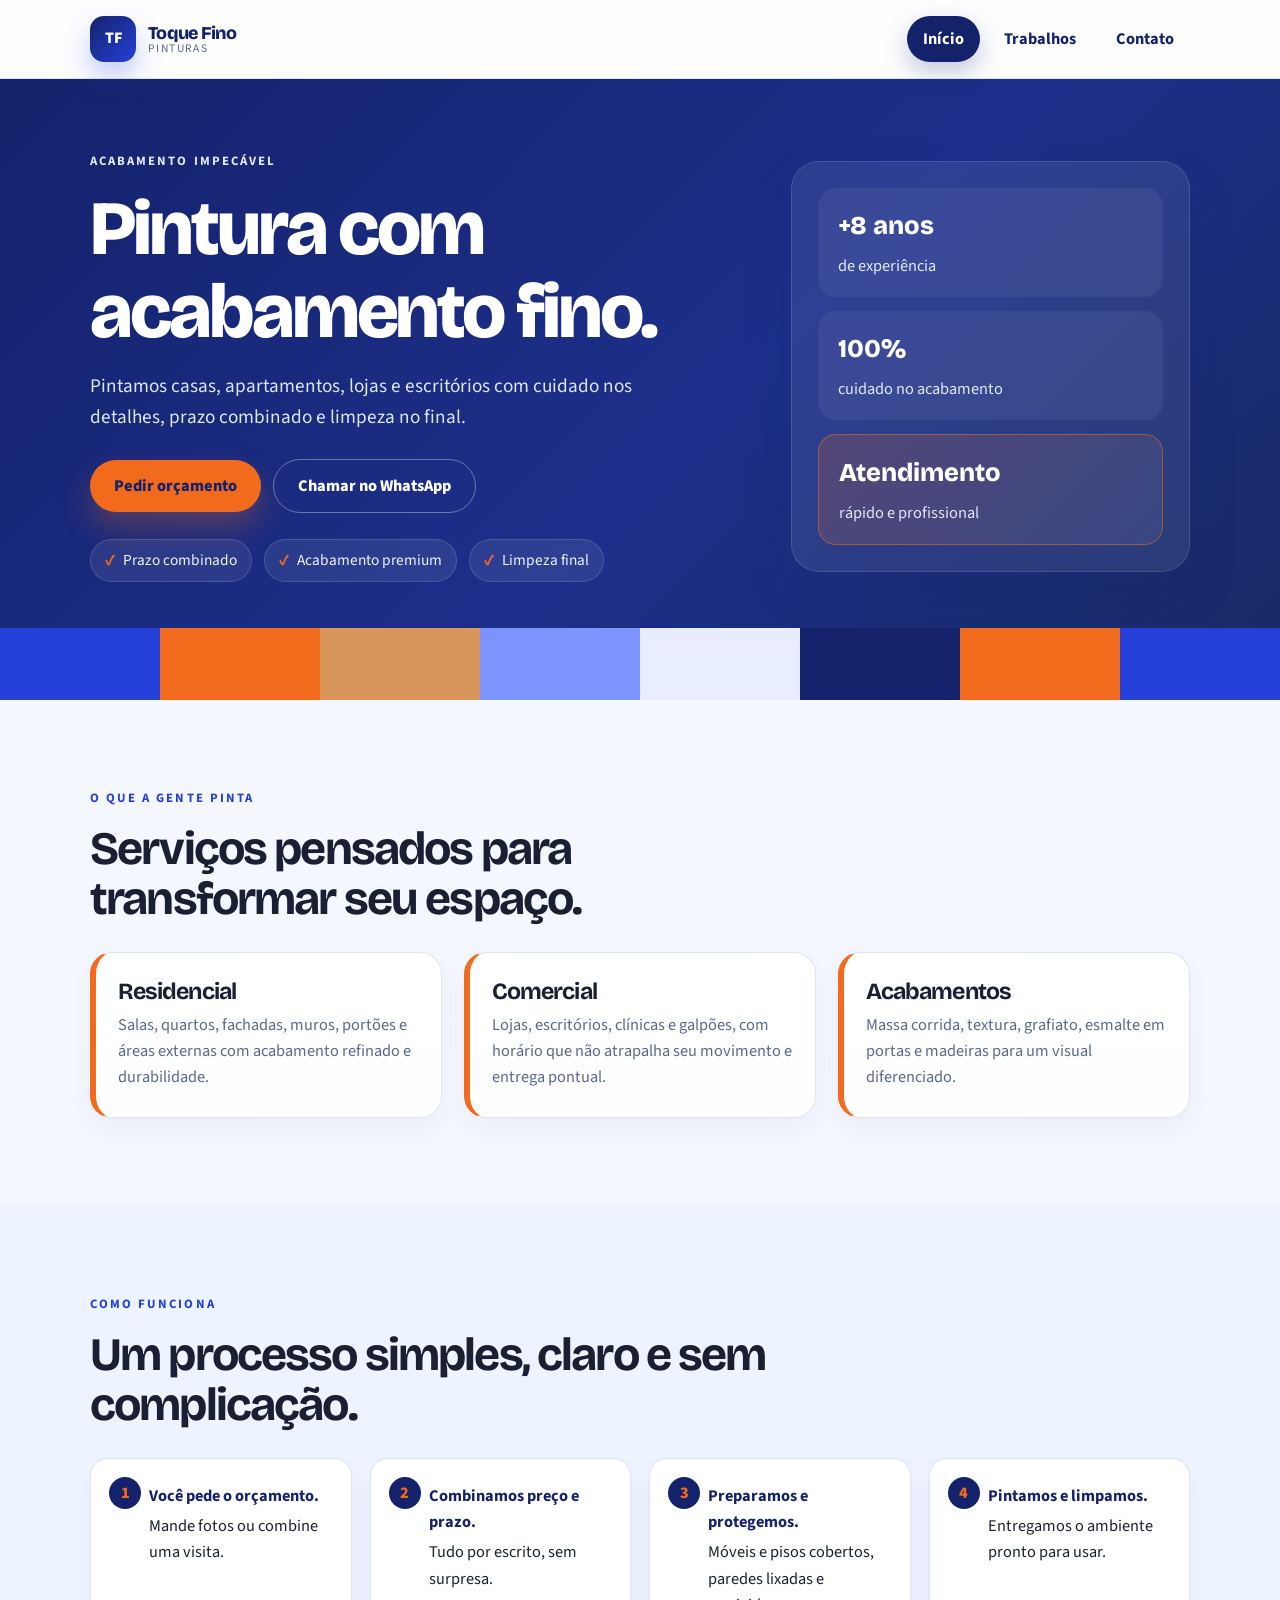
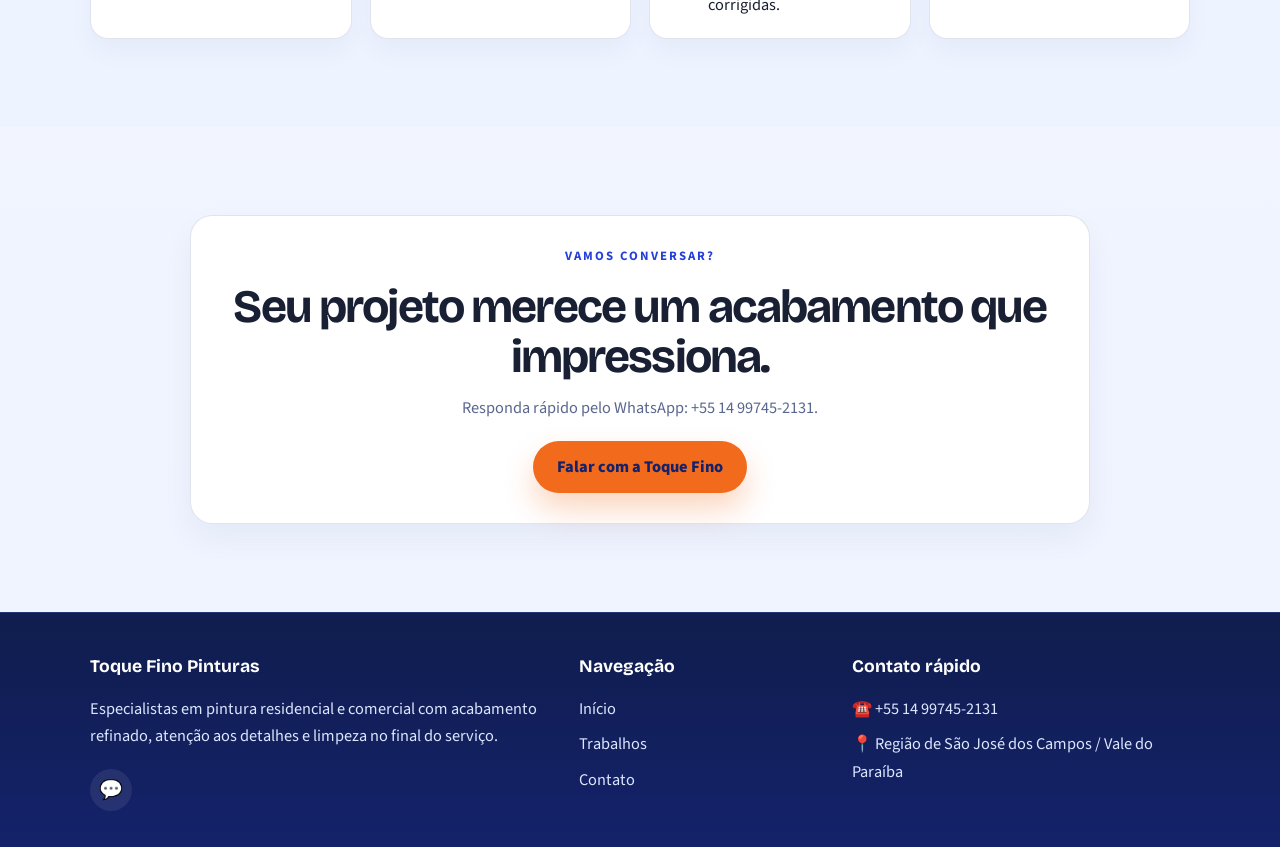
==== index.html @ 26e95694 "1.1" ====
<!DOCTYPE html>
<html lang="pt-BR">
  <head>
    <meta charset="utf-8">
    <meta name="viewport" content="width=device-width, initial-scale=1">
    <link rel="preconnect" href="https://fonts.googleapis.com">
    <link href="https://fonts.googleapis.com/css2?family=Bricolage+Grotesque:wght@600;800&family=Source+Sans+3:wght@400;600;700&display=swap" rel="stylesheet">
    <link rel="stylesheet" href="style/vt.css">
    <title>Toque Fino Pinturas | Pintura residencial e comercial</title>
    <meta name="description" content="Pintura residencial e comercial com acabamento fino, prazo combinado e limpeza no final. Peça seu orçamento.">
  </head>
  <body>
    <header>
      <div class="wrap header-wrap">
        <a href="index.html" class="brand" aria-label="Toque Fino Pinturas">
          <span class="brand-mark">TF</span>
          <span class="brand-text">
            <strong>Toque Fino</strong>
            <small>Pinturas</small>
          </span>
        </a>

        <nav aria-label="Principal">
          <a href="index.html" aria-current="page">Início</a>
          <a href="#trabalhos">Trabalhos</a>
          <a href="contato.html">Contato</a>
        </nav>
      </div>
    </header>

    <main>
      <section class="hero">
        <div class="wrap hero-layout">
          <div class="hero-copy">
            <p class="eyebrow">Acabamento impecável</p>
            <h1>Pintura com acabamento fino.</h1>
            <p class="lead">Pintamos casas, apartamentos, lojas e escritórios com cuidado nos detalhes, prazo combinado e limpeza no final.</p>

            <div class="cta-row">
              <a class="btn" href="contato.html">Pedir orçamento</a>
              <a class="btn btn-alt" href="https://wa.me/5514997452131" target="_blank" rel="noreferrer">Chamar no WhatsApp</a>
            </div>

            <ul class="highlights" aria-label="Diferenciais da empresa">
              <li>Prazo combinado</li>
              <li>Acabamento premium</li>
              <li>Limpeza final</li>
            </ul>
          </div>

          <div class="hero-card" aria-label="Destaques da empresa">
            <div class="mini-stat">
              <span class="value">+8 anos</span>
              <span class="label">de experiência</span>
            </div>
            <div class="mini-stat">
              <span class="value">100%</span>
              <span class="label">cuidado no acabamento</span>
            </div>
            <div class="mini-stat mini-stat-primary">
              <span class="value">Atendimento</span>
              <span class="label">rápido e profissional</span>
            </div>
          </div>
        </div>

        <div class="swatches" aria-hidden="true">
          <span style="background:#2540d9"></span>
          <span style="background:#f26b1d"></span>
          <span style="background:#d9965b"></span>
          <span style="background:#7d93ff"></span>
          <span style="background:#e8edff"></span>
          <span style="background:#14226b"></span>
          <span style="background:#f26b1d"></span>
          <span style="background:#2540d9"></span>
        </div>
      </section>

      <section>
        <div class="wrap">
          <div class="section-head">
            <p class="eyebrow eyebrow-dark">O que a gente pinta</p>
            <h2>Serviços pensados para transformar seu espaço.</h2>
          </div>

          <div class="grid">
            <article class="card">
              <h3>Residencial</h3>
              <p>Salas, quartos, fachadas, muros, portões e áreas externas com acabamento refinado e durabilidade.</p>
            </article>
            <article class="card">
              <h3>Comercial</h3>
              <p>Lojas, escritórios, clínicas e galpões, com horário que não atrapalha seu movimento e entrega pontual.</p>
            </article>
            <article class="card">
              <h3>Acabamentos</h3>
              <p>Massa corrida, textura, grafiato, esmalte em portas e madeiras para um visual diferenciado.</p>
            </article>
          </div>
        </div>
      </section>

      <section class="tint">
        <div class="wrap">
          <div class="section-head">
            <p class="eyebrow eyebrow-dark">Como funciona</p>
            <h2>Um processo simples, claro e sem complicação.</h2>
          </div>

          <ol class="steps">
            <li><strong>Você pede o orçamento.</strong> Mande fotos ou combine uma visita.</li>
            <li><strong>Combinamos preço e prazo.</strong> Tudo por escrito, sem surpresa.</li>
            <li><strong>Preparamos e protegemos.</strong> Móveis e pisos cobertos, paredes lixadas e corrigidas.</li>
            <li><strong>Pintamos e limpamos.</strong> Entregamos o ambiente pronto para usar.</li>
          </ol>
        </div>
      </section>

      <section>
        <div class="wrap">
          <div class="cta-panel cta-panel-full">
            <p class="eyebrow eyebrow-dark">Vamos conversar?</p>
            <h2>Seu projeto merece um acabamento que impressiona.</h2>
            <p>Responda rápido pelo WhatsApp: +55 14 99745-2131.</p>
            <a class="btn" href="contato.html">Falar com a Toque Fino</a>
          </div>
        </div>
      </section>
    </main>

    <footer class="rodape">
      <div class="wrap rodape-conteudo">
        <div>
          <h4>Toque Fino Pinturas</h4>
          <p>Especialistas em pintura residencial e comercial com acabamento refinado, atenção aos detalhes e limpeza no final do serviço.</p>
          <div class="redes-sociais">
            <a href="https://wa.me/5514997452131" target="_blank" rel="noreferrer" aria-label="WhatsApp">💬</a>
            
          </div>
        </div>

        <div>
          <h4>Navegação</h4>
          <ul>
            <li><a href="index.html">Início</a></li>
            <li><a href="trabalhos.html">Trabalhos</a></li>
            <li><a href="contato.html">Contato</a></li>
          </ul>
        </div>

        <div>
          <h4>Contato rápido</h4>
          <p>☎️ +55 14 99745-2131</p>
          <p>📍 Região de São José dos Campos / Vale do Paraíba</p>
        </div>
      </div>
    </footer>
  </body>
</html>
---- style/vt.css ----
:root {
  --petrol: #14226b;
  --petrol-2: #1d2f8b;
  --blue: #2540d9;
  --sun: #f26b1d;
  --sun-soft: #fff0e3;
  --beige: #d9965b;
  --paper: #f5f7ff;
  --mist: #ebf1ff;
  --white: #fff;
  --ink: #1a2034;
  --muted: #5a678f;
  --line: rgba(20, 34, 107, 0.12);
  --radius: 22px;
  --shadow: 0 24px 52px rgba(21, 35, 97, 0.14);
}

* {
  box-sizing: border-box;
  margin: 0;
}

html {
  scroll-behavior: smooth;
  -webkit-text-size-adjust: 100%;
}

body {
  font-family: "Source Sans 3", Arial, sans-serif;
  color: var(--ink);
  background: linear-gradient(180deg, #f8f9ff 0%, #eef3ff 100%);
  line-height: 1.6;
  font-size: 1.02rem;
  overflow-x: hidden;
  overflow-wrap: break-word;
}

img, svg {
  max-width: 100%;
  height: auto;
  display: block;
}

h1, h2, h3, .brand-text strong, .phone {
  font-family: "Bricolage Grotesque", "Trebuchet MS", Arial, sans-serif;
  line-height: 1.08;
  letter-spacing: -0.04em;
}

h1 {
  font-size: clamp(2.7rem, 6vw, 4.8rem);
  font-weight: 800;
}

h2 {
  font-size: clamp(2rem, 4vw, 2.9rem);
  margin-bottom: 0.8rem;
}

h3 {
  font-size: 1.45rem;
  margin-bottom: 0.5rem;
}

a {
  color: var(--petrol);
  text-decoration: none;
}

:focus-visible {
  outline: 3px solid var(--sun);
  outline-offset: 3px;
}

.wrap {
  width: min(1100px, calc(100% - 32px));
  margin: 0 auto;
}

header {
  position: sticky;
  top: 0;
  z-index: 20;
  background: rgba(255, 255, 255, 0.8);
  backdrop-filter: blur(12px);
  border-bottom: 1px solid var(--line);
}

.header-wrap {
  display: flex;
  align-items: center;
  justify-content: space-between;
  gap: 20px;
  padding: 16px 0;
}

.brand {
  display: inline-flex;
  align-items: center;
  gap: 12px;
}

.brand-mark {
  width: 46px;
  height: 46px;
  border-radius: 14px;
  background: linear-gradient(135deg, var(--petrol) 0%, var(--blue) 100%);
  color: var(--white);
  display: grid;
  place-items: center;
  font-size: 1rem;
  font-weight: 800;
  box-shadow: 0 14px 28px rgba(37, 64, 217, 0.28);
}

.brand-text {
  display: flex;
  flex-direction: column;
  line-height: 1;
}

.brand-text strong {
  font-size: 1.12rem;
  font-weight: 800;
  color: var(--petrol);
}

.brand-text small {
  font-size: 0.72rem;
  color: var(--muted);
  letter-spacing: 0.12em;
  text-transform: uppercase;
}

nav {
  display: flex;
  align-items: center;
  gap: 8px;
  flex-wrap: wrap;
}

nav a {
  display: inline-flex;
  align-items: center;
  justify-content: center;
  min-height: 44px;
  padding: 10px 16px;
  border-radius: 999px;
  font-weight: 700;
  transition: 0.2s ease;
}

nav a:hover {
  background: var(--mist);
}

nav a[aria-current="page"] {
  background: var(--petrol);
  color: var(--white);
  box-shadow: 0 10px 24px rgba(20, 34, 107, 0.25);
}

.hero {
  background: linear-gradient(135deg, var(--petrol) 0%, var(--petrol-2) 55%, #182a62 100%);
  color: var(--white);
  padding: 72px 0 0;
  overflow: hidden;
}

.hero-layout {
  display: grid;
  grid-template-columns: 1.25fr 0.75fr;
  gap: 36px;
  align-items: center;
}

.eyebrow {
  margin-bottom: 16px;
  color: #dfe8ff;
  font-size: 0.8rem;
  font-weight: 700;
  text-transform: uppercase;
  letter-spacing: 0.16em;
}

.eyebrow-dark {
  color: var(--blue);
}

.hero-copy h1,
.hero-copy .lead {
  color: var(--white);
}

.hero-copy .lead {
  max-width: 560px;
  margin: 18px 0 26px;
  font-size: 1.2rem;
  color: #dfe8ff;
}

.cta-row {
  display: flex;
  flex-wrap: wrap;
  gap: 12px;
  align-items: center;
}

.btn {
  display: inline-flex;
  align-items: center;
  justify-content: center;
  min-height: 48px;
  padding: 13px 24px;
  border-radius: 999px;
  background: var(--sun);
  color: var(--petrol);
  border: 0;
  font: inherit;
  font-weight: 800;
  cursor: pointer;
  box-shadow: 0 16px 30px rgba(242, 107, 29, 0.28);
  transition: transform 0.2s ease, filter 0.2s ease;
}

.btn:hover {
  transform: translateY(-1px);
  filter: brightness(1.04);
}

.btn-alt {
  background: transparent;
  color: var(--white);
  border: 1.5px solid rgba(255, 255, 255, 0.35);
  box-shadow: none;
}

.highlights {
  list-style: none;
  display: flex;
  flex-wrap: wrap;
  gap: 12px;
  margin-top: 26px;
  padding: 0;
}

.highlights li {
  display: inline-flex;
  align-items: center;
  gap: 8px;
  background: rgba(255, 255, 255, 0.08);
  border: 1px solid rgba(255, 255, 255, 0.14);
  color: #edf2ff;
  border-radius: 999px;
  padding: 8px 14px;
  font-size: 0.96rem;
}

.highlights li::before {
  content: "✓";
  color: var(--sun);
  font-weight: 800;
}

.hero-card {
  background: rgba(255, 255, 255, 0.08);
  border: 1px solid rgba(255, 255, 255, 0.12);
  border-radius: 28px;
  box-shadow: var(--shadow);
  padding: 26px;
  display: grid;
  gap: 14px;
}

.mini-stat {
  background: rgba(255, 255, 255, 0.06);
  border-radius: 18px;
  padding: 18px 20px;
  display: grid;
  gap: 6px;
}

.mini-stat .value {
  font-size: clamp(1.5rem, 2vw, 2rem);
  font-weight: 800;
  color: var(--white);
  font-family: "Bricolage Grotesque", Arial, sans-serif;
}

.mini-stat .label {
  color: #dfe8ff;
}

.mini-stat-primary {
  background: linear-gradient(135deg, rgba(242, 107, 29, 0.2), rgba(255, 255, 255, 0.06));
  border: 1px solid rgba(242, 107, 29, 0.5);
}

.swatches {
  display: flex;
  margin-top: 46px;
  height: 72px;
}

.swatches span {
  flex: 1;
  transition: flex 0.2s ease;
}

.swatches span:hover {
  flex: 1.6;
}

section {
  padding: clamp(56px, 7vw, 88px) 0;
}

.section-head {
  max-width: 700px;
  margin-bottom: 28px;
}

.grid {
  display: grid;
  grid-template-columns: repeat(auto-fit, minmax(220px, 1fr));
  gap: 22px;
}

.card {
  background: rgba(255, 255, 255, 0.9);
  border: 1px solid var(--line);
  border-radius: var(--radius);
  padding: 26px 22px;
  box-shadow: 0 10px 24px rgba(27, 36, 81, 0.04);
  border-left: 6px solid var(--sun);
}

.card p {
  color: var(--muted);
}

.tint {
  background: linear-gradient(180deg, #edf3ff 0%, #edf3ff 100%);
}

.steps {
  list-style: none;
  display: grid;
  grid-template-columns: repeat(auto-fit, minmax(220px, 1fr));
  gap: 18px;
  padding: 0;
  counter-reset: step;
}

.steps li {
  position: relative;
  background: var(--white);
  border: 1px solid var(--line);
  border-radius: 18px;
  padding: 24px 20px 20px 58px;
  box-shadow: 0 12px 26px rgba(27, 36, 81, 0.04);
}

.steps li::before {
  counter-increment: step;
  content: counter(step);
  position: absolute;
  left: 18px;
  top: 18px;
  width: 32px;
  height: 32px;
  border-radius: 50%;
  background: var(--petrol);
  color: var(--sun);
  display: grid;
  place-items: center;
  font-weight: 800;
}

.steps li strong {
  display: block;
  margin-bottom: 4px;
  color: var(--petrol);
}

.gallery {
  display: grid;
  grid-template-columns: repeat(auto-fit, minmax(240px, 1fr));
  gap: 22px;
  margin-top: 28px;
}

.project-card {
  background: var(--white);
  border-radius: 22px;
  overflow: hidden;
  border: 1px solid var(--line);
  box-shadow: 0 16px 28px rgba(20, 34, 107, 0.06);
  transition: transform 0.2s ease, box-shadow 0.2s ease;
}

.project-card:hover {
  transform: translateY(-4px);
  box-shadow: 0 22px 38px rgba(20, 34, 107, 0.12);
}

.project-image {
  position: relative;
  overflow: hidden;
}

.project-image::after {
  content: "";
  position: absolute;
  inset: 0;
  background: linear-gradient(180deg, rgba(20, 34, 107, 0.08), rgba(20, 34, 107, 0.18));
}

.project-card img {
  width: 100%;
  aspect-ratio: 3 / 4;
  object-fit: cover;
  display: block;
  transition: transform 0.35s ease;
}

.project-card:hover img {
  transform: scale(1.04);
}

.gallery figcaption {
  display: grid;
  gap: 8px;
  padding: 16px 18px 18px;
}

.project-tag {
  display: inline-flex;
  align-items: center;
  width: fit-content;
  padding: 6px 10px;
  border-radius: 999px;
  background: var(--sun-soft);
  color: var(--petrol);
  font-size: 0.74rem;
  font-weight: 800;
  letter-spacing: 0.08em;
  text-transform: uppercase;
}

.gallery strong {
  color: var(--petrol);
  font-size: 1.14rem;
  line-height: 1.2;
}

.testimonials-wrap {
  display: grid;
  grid-template-columns: 0.9fr 1.1fr;
  gap: 22px;
  align-items: stretch;
}

.testimonial,
.cta-panel,
.contact-form,
.contact-copy {
  background: var(--white);
  border: 1px solid var(--line);
  border-radius: var(--radius);
  box-shadow: 0 14px 32px rgba(26, 35, 76, 0.05);
}

.testimonial {
  padding: 28px;
  display: flex;
  flex-direction: column;
  justify-content: center;
}

.stars {
  font-size: 1.35rem;
  letter-spacing: 0.18em;
  color: var(--sun);
  margin-bottom: 12px;
}

.testimonial p {
  font-size: 1.08rem;
  margin-bottom: 14px;
}

cite {
  font-style: normal;
  color: var(--petrol);
  font-weight: 700;
}

.cta-panel {
  padding: 30px 26px;
  display: flex;
  flex-direction: column;
  justify-content: center;
}

.cta-panel-full {
  max-width: 900px;
  margin: 0 auto;
  text-align: center;
  align-items: center;
}

.cta-panel p:last-of-type {
  margin-bottom: 20px;
  color: var(--muted);
}

.contact-page {
  padding-top: clamp(54px, 7vw, 88px);
}

.two-col {
  display: grid;
  grid-template-columns: 0.9fr 1.1fr;
  gap: 26px;
  align-items: start;
}

.contact-copy,
.contact-form {
  padding: 30px 28px;
}

.contact-copy h1 {
  margin-bottom: 14px;
}

.contact-copy p {
  color: var(--muted);
}

.phone {
  display: inline-block;
  margin-top: 18px;
  font-size: clamp(1.6rem, 4vw, 2.2rem);
  letter-spacing: -0.04em;
  color: var(--petrol);
}

.contact-row {
  margin-top: 20px;
}

.note {
  margin-top: 18px;
  font-size: 0.92rem;
}

.contact-form {
  display: grid;
  gap: 16px;
}

label {
  display: grid;
  gap: 8px;
  font-weight: 700;
  color: var(--petrol);
}

input, select, textarea {
  width: 100%;
  border: 1px solid #c7d3ff;
  border-radius: 12px;
  background: #f9faff;
  font: inherit;
  color: var(--ink);
  padding: 12px 14px;
  transition: border-color 0.2s ease, box-shadow 0.2s ease;
}

input:focus, select:focus, textarea:focus {
  outline: none;
  border-color: var(--blue);
  box-shadow: 0 0 0 4px rgba(37, 64, 217, 0.09);
}

textarea {
  min-height: 120px;
  resize: vertical;
}

.rodape {
  background: linear-gradient(180deg, #101d4d 0%, #14226b 100%);
  color: #eaf0ff;
  padding: 40px 0 36px;
  border-top: 1px solid rgba(255, 255, 255, 0.08);
}

.rodape-conteudo {
  display: grid;
  grid-template-columns: 1.5fr 0.8fr 1.1fr;
  gap: 28px;
}

.rodape h4 {
  margin-bottom: 14px;
  font-size: 1.1rem;
  color: #fff;
  font-family: "Bricolage Grotesque", Arial, sans-serif;
}

.rodape p,
.rodape li,
.rodape a {
  color: #dce6ff;
  line-height: 1.7;
}

.rodape p {
  margin-bottom: 8px;
}

.redes-sociais {
  display: flex;
  gap: 12px;
  margin-top: 18px;
}

.redes-sociais a {
  display: inline-flex;
  align-items: center;
  justify-content: center;
  width: 42px;
  height: 42px;
  border-radius: 50%;
  background: rgba(255, 255, 255, 0.08);
  color: #fff;
  font-size: 1.2rem;
  transition: transform 0.2s ease, background 0.2s ease;
}

.redes-sociais a:hover {
  transform: translateY(-2px);
  background: rgba(242, 107, 29, 0.18);
}

.rodape ul {
  list-style: none;
  padding: 0;
  margin: 0;
}

.rodape li {
  margin-bottom: 8px;
}

.rodape a {
  text-decoration: none;
}

.rodape a:hover {
  color: #fff;
}

.footer-wrap {
  display: flex;
  justify-content: space-between;
  gap: 16px;
  align-items: center;
  flex-wrap: wrap;
}

footer a {
  color: var(--sun);
}

@media (max-width: 820px) {
  .rodape-conteudo {
    grid-template-columns: 1fr;
  }
}

@media (max-width: 820px) {
  .hero-layout,
  .two-col,
  .testimonials-wrap {
    grid-template-columns: 1fr;
  }

  .hero {
    padding-top: 52px;
  }

  .hero-card {
    max-width: 420px;
  }
}

@media (max-width: 600px) {
  .header-wrap {
    justify-content: center;
    flex-direction: column;
    padding: 14px 0;
  }

  nav {
    width: 100%;
    justify-content: center;
  }

  nav a {
    flex: 1;
    min-width: 120px;
  }

  .cta-row {
    flex-direction: column;
    align-items: stretch;
  }

  .cta-row .btn {
    width: 100%;
  }

  .hero-copy .lead {
    font-size: 1.05rem;
  }

  .contact-copy,
  .contact-form {
    padding: 24px 18px;
  }

  .footer-wrap {
    justify-content: center;
    text-align: center;
  }
}

@media (prefers-reduced-motion: reduce) {
  html {
    scroll-behavior: auto;
  }

  *, *::before, *::after {
    transition: none !important;
  }
}
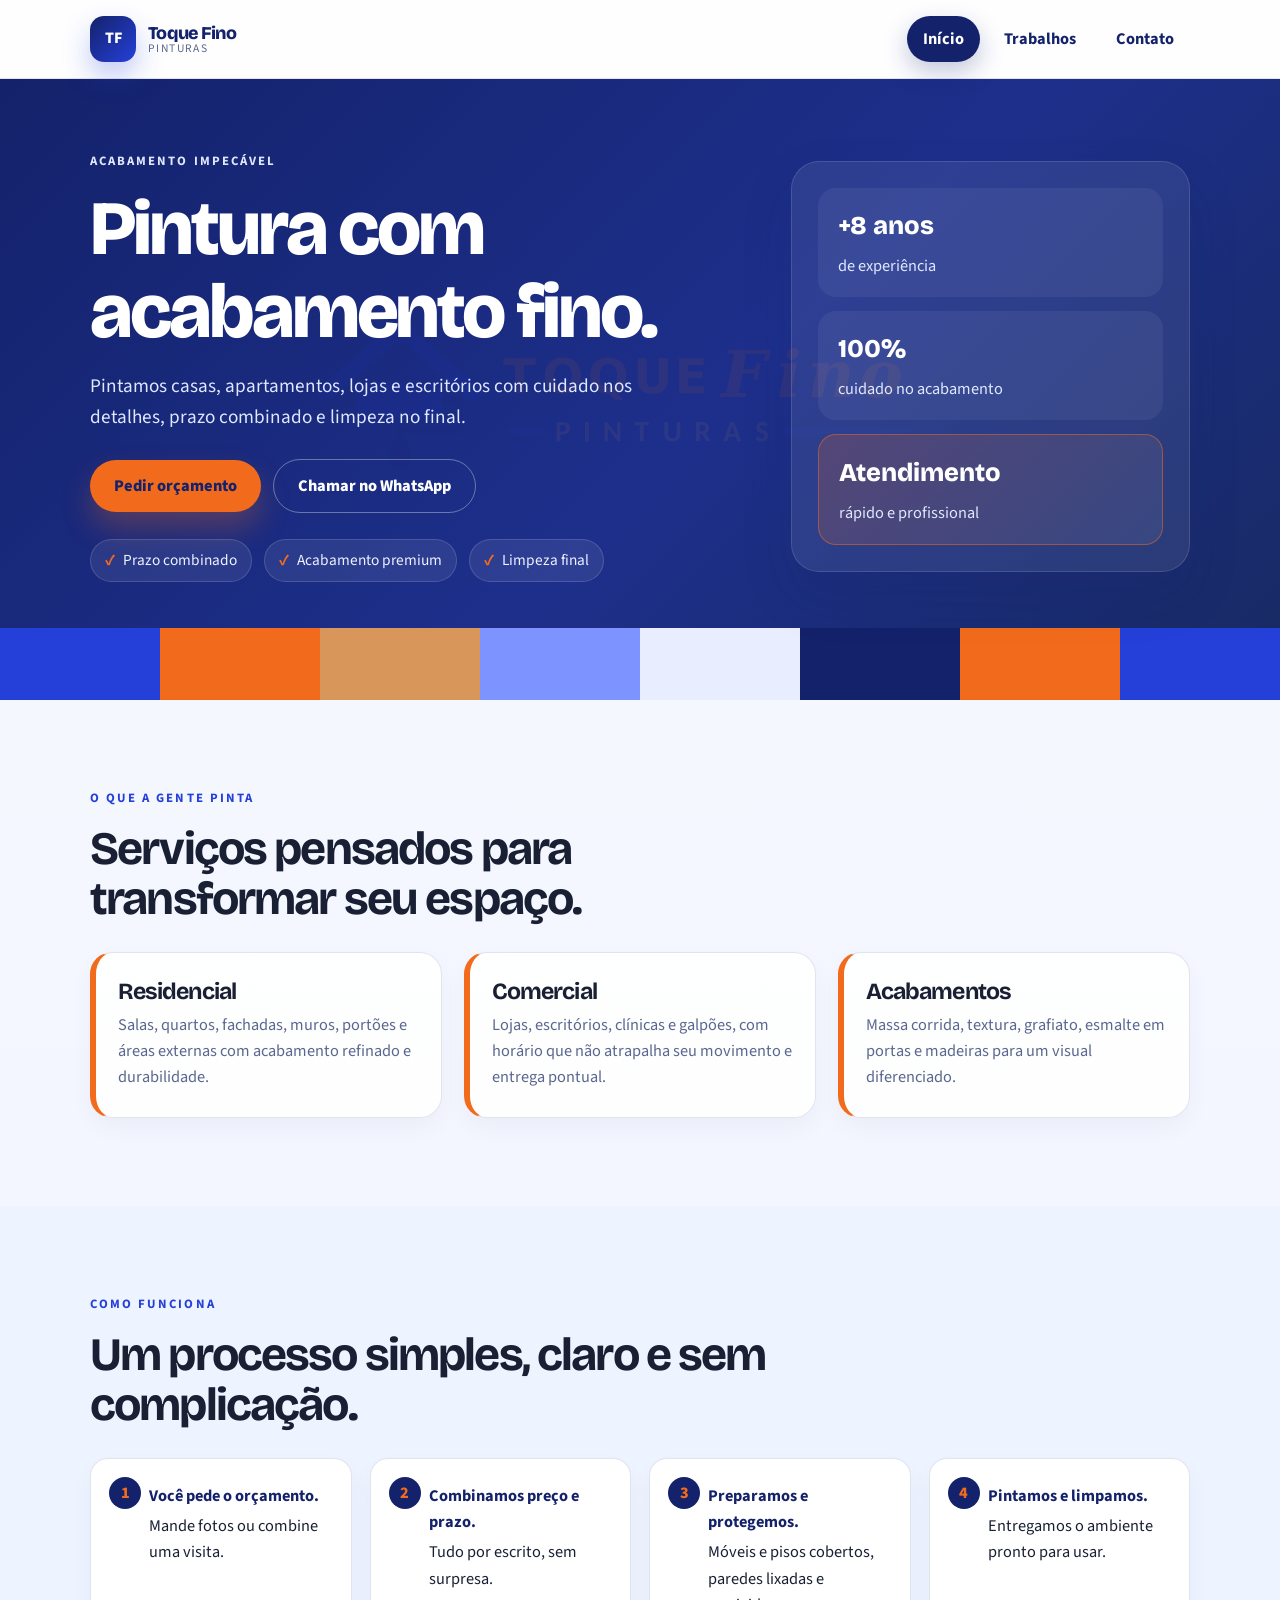
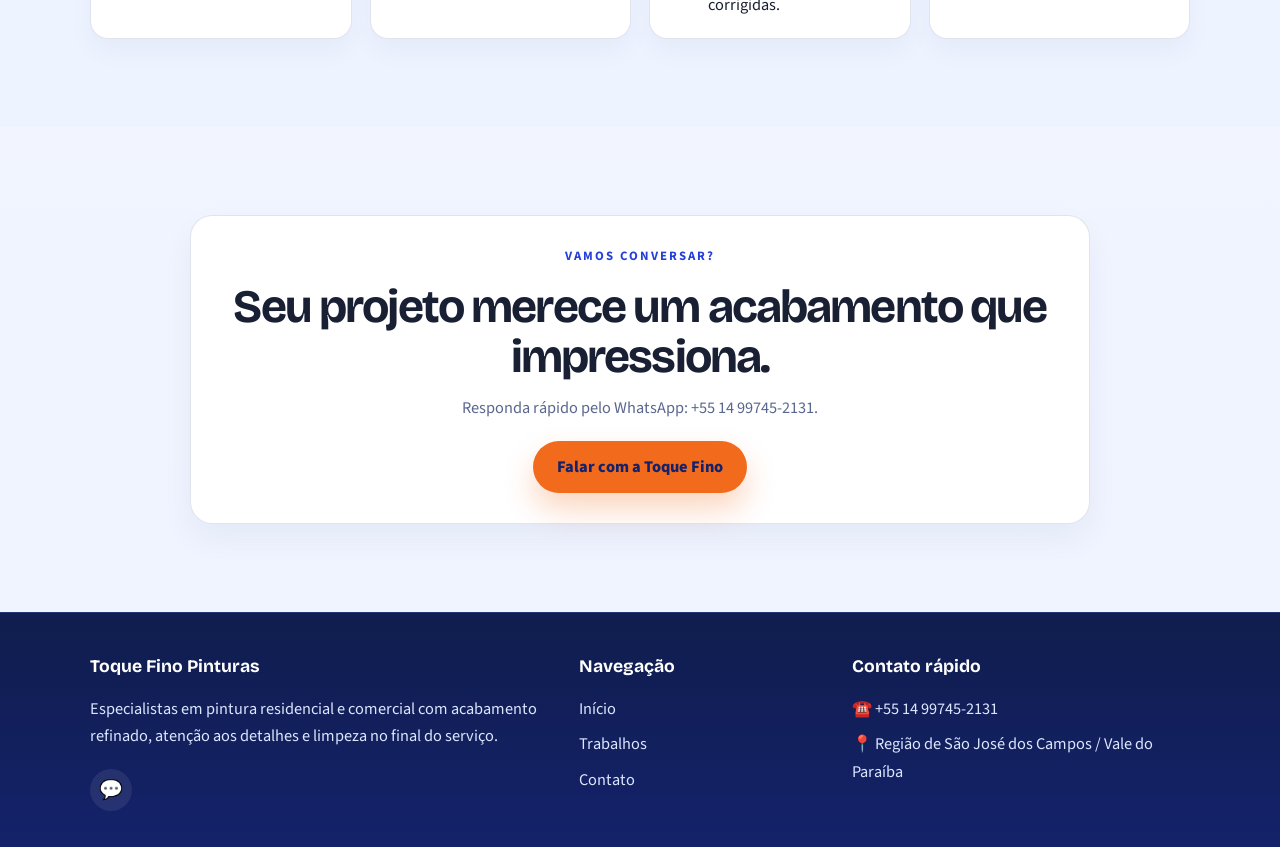
==== commit 2de7506b: "3.3" ====
--- a/index.html
+++ b/index.html
@@ -22,7 +22,7 @@
 
         <nav aria-label="Principal">
           <a href="index.html" aria-current="page">Início</a>
-          <a href="#trabalhos">Trabalhos</a>
+          <a href="trabalhos.html">Trabalhos</a>
           <a href="contato.html">Contato</a>
         </nav>
       </div>
--- a/style/vt.css
+++ b/style/vt.css
@@ -161,13 +161,28 @@
 }
 
 .hero {
+  position: relative;
   background: linear-gradient(135deg, var(--petrol) 0%, var(--petrol-2) 55%, #182a62 100%);
   color: var(--white);
   padding: 72px 0 0;
   overflow: hidden;
 }
 
+.hero::before {
+  content: "";
+  position: absolute;
+  inset: 0;
+  background-image: url("../img/logo (2).svg");
+  background-repeat: no-repeat;
+  background-position: center center;
+  background-size: 52% auto;
+  opacity: 0.08;
+  pointer-events: none;
+}
+
 .hero-layout {
+  position: relative;
+  z-index: 1;
   display: grid;
   grid-template-columns: 1.25fr 0.75fr;
   gap: 36px;
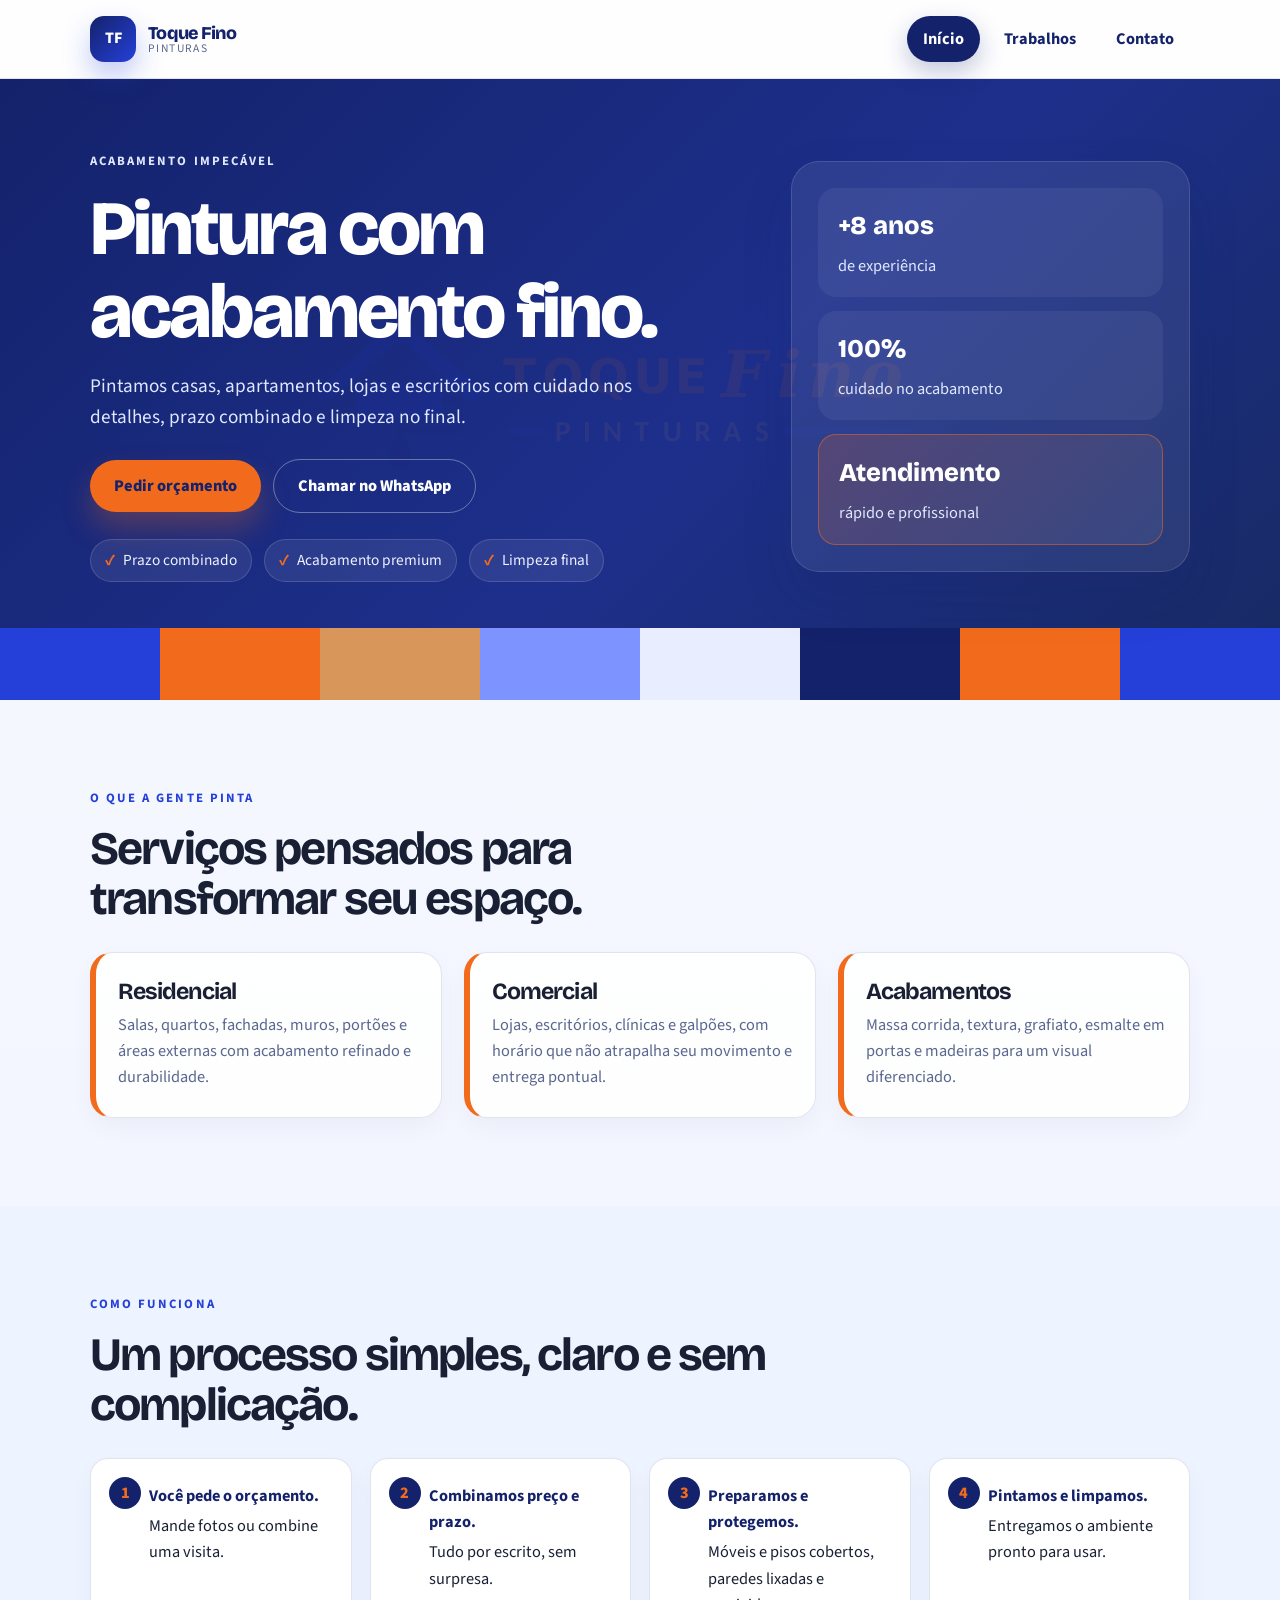
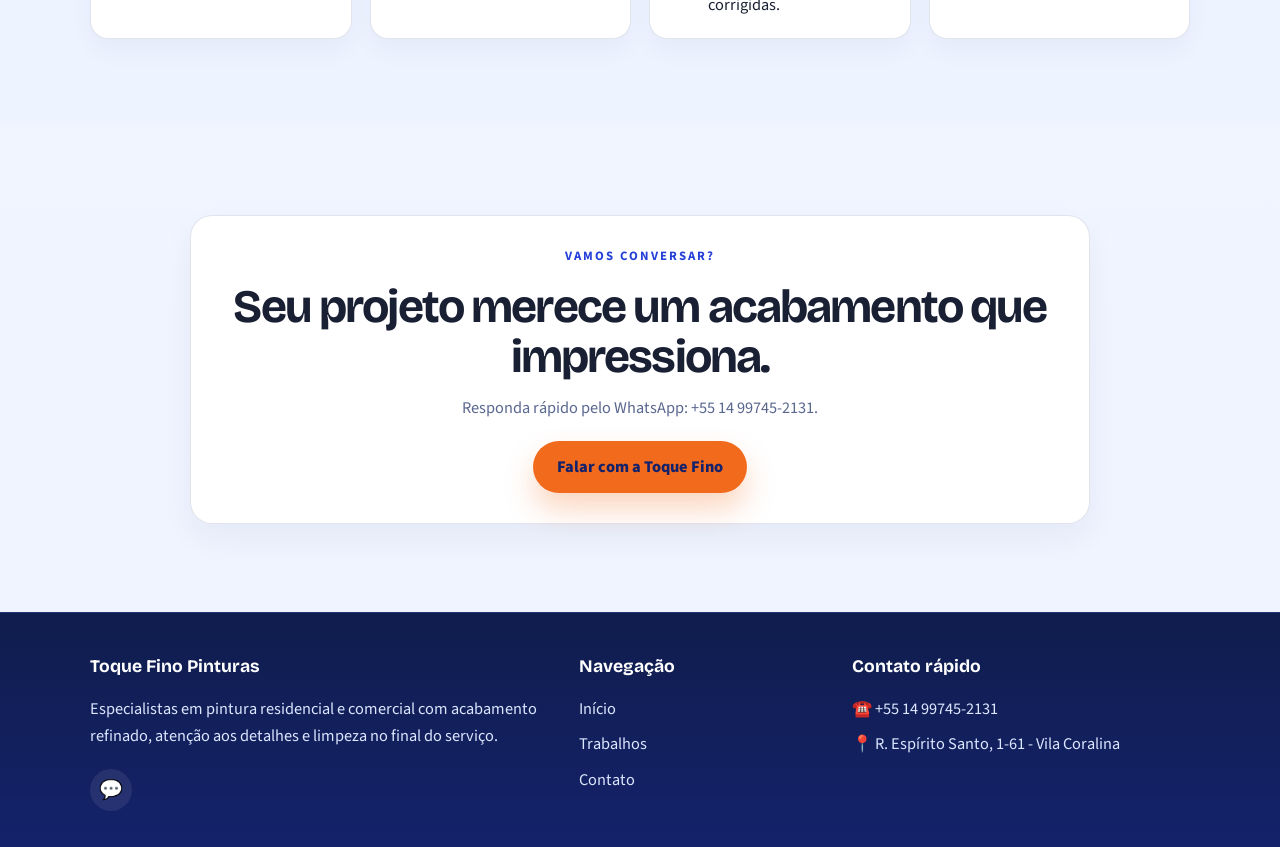
==== commit 31294455: "sdgvs" ====
--- a/index.html
+++ b/index.html
@@ -12,7 +12,7 @@
   <body>
     <header>
       <div class="wrap header-wrap">
-        <a href="index.html" class="brand" aria-label="Toque Fino Pinturas">
+        <a href="./index.html" class="brand" aria-label="Toque Fino Pinturas">
           <span class="brand-mark">TF</span>
           <span class="brand-text">
             <strong>Toque Fino</strong>
@@ -21,9 +21,9 @@
         </a>
 
         <nav aria-label="Principal">
-          <a href="index.html" aria-current="page">Início</a>
-          <a href="trabalhos.html">Trabalhos</a>
-          <a href="contato.html">Contato</a>
+          <a href="./index.html" aria-current="page">Início</a>
+          <a href="./trabalhos.html">Trabalhos</a>
+          <a href="./contato.html">Contato</a>
         </nav>
       </div>
     </header>
@@ -37,7 +37,7 @@
             <p class="lead">Pintamos casas, apartamentos, lojas e escritórios com cuidado nos detalhes, prazo combinado e limpeza no final.</p>
 
             <div class="cta-row">
-              <a class="btn" href="contato.html">Pedir orçamento</a>
+              <a class="btn" href="./contato.html">Pedir orçamento</a>
               <a class="btn btn-alt" href="https://wa.me/5514997452131" target="_blank" rel="noreferrer">Chamar no WhatsApp</a>
             </div>
 
@@ -122,7 +122,7 @@
             <p class="eyebrow eyebrow-dark">Vamos conversar?</p>
             <h2>Seu projeto merece um acabamento que impressiona.</h2>
             <p>Responda rápido pelo WhatsApp: +55 14 99745-2131.</p>
-            <a class="btn" href="contato.html">Falar com a Toque Fino</a>
+            <a class="btn" href="./contato.html">Falar com a Toque Fino</a>
           </div>
         </div>
       </section>
@@ -142,16 +142,16 @@
         <div>
           <h4>Navegação</h4>
           <ul>
-            <li><a href="index.html">Início</a></li>
-            <li><a href="trabalhos.html">Trabalhos</a></li>
-            <li><a href="contato.html">Contato</a></li>
+            <li><a href="./index.html">Início</a></li>
+            <li><a href="./trabalhos.html">Trabalhos</a></li>
+            <li><a href="./contato.html">Contato</a></li>
           </ul>
         </div>
 
         <div>
           <h4>Contato rápido</h4>
           <p>☎️ +55 14 99745-2131</p>
-          <p>📍 Região de São José dos Campos / Vale do Paraíba</p>
+          <p>📍 R. Espírito Santo, 1-61 - Vila Coralina</p>
         </div>
       </div>
     </footer>
